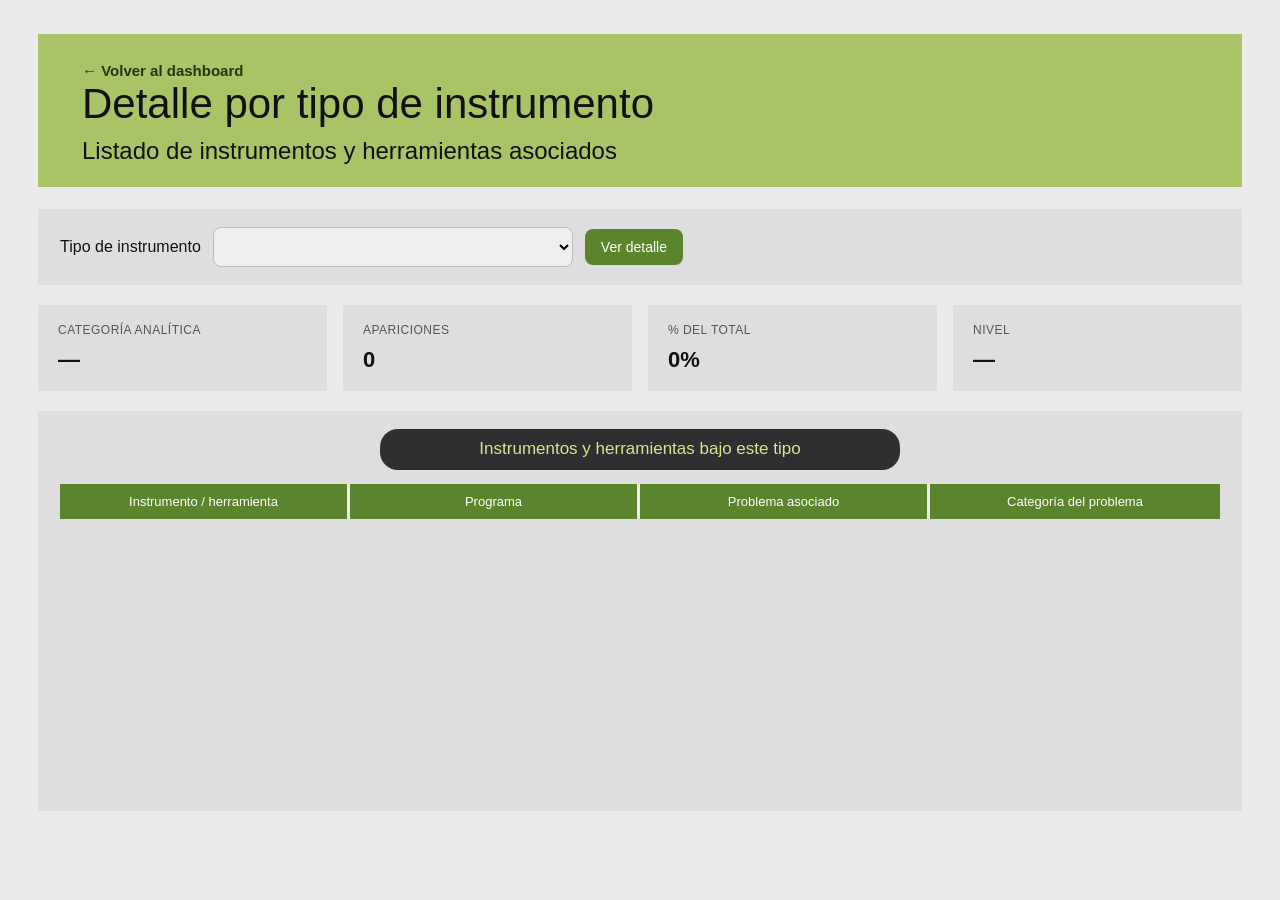
==== instrumento.html @ ed7e5805 "Segunda versión" ====
<!DOCTYPE html>
<html lang="es">
<head>
  <meta charset="UTF-8" />
  <meta name="viewport" content="width=device-width, initial-scale=1.0" />
  <title>Detalle por tipo de instrumento</title>
  <link rel="stylesheet" href="styles.css" />
</head>
<body>
  <div class="page-shell secondary-shell">
    <header class="hero-header secondary-header">
      <div><a href="index.html" class="back-link">← Volver al dashboard</a><h1 id="detailTitle">Detalle por tipo de instrumento</h1><p id="detailSubtitle">Listado de instrumentos y herramientas asociados</p></div>
    </header>
    <section class="filter-bar"><label for="typeSelect">Tipo de instrumento</label><select id="typeSelect"></select><button id="goType" class="primary-button">Ver detalle</button></section>
    <section class="detail-summary-grid">
      <div class="mini-card"><span class="mini-label">Categoría analítica</span><strong id="detailCategory">—</strong></div>
      <div class="mini-card"><span class="mini-label">Apariciones</span><strong id="detailCount">0</strong></div>
      <div class="mini-card"><span class="mini-label">% del total</span><strong id="detailPct">0%</strong></div>
      <div class="mini-card"><span class="mini-label">Nivel</span><strong id="detailLevel">—</strong></div>
    </section>
    <section class="card detail-card">
      <div class="card-pill">Instrumentos y herramientas bajo este tipo</div>
      <div class="table-scroll"><table class="data-table detail-table" id="detailTable"><thead><tr><th>Instrumento / herramienta</th><th>Programa</th><th>Problema asociado</th><th>Categoría del problema</th></tr></thead><tbody></tbody></table></div>
    </section>
  </div>
  <script src="instrumento.js"></script>
</body>
</html>
---- styles.css ----
:root { --bg:#ebebeb; --card:#dedede; --header:#a8c466; --green:#5a852d; --green-mid:#8eac54; --green-light:#d7dd8f; --dark:#2f2f32; --text:#111; --white:#fff; }
*{box-sizing:border-box} body{margin:0;font-family:Arial,Helvetica,sans-serif;background:var(--bg);color:var(--text)} .page-shell{max-width:1560px;margin:0 auto;padding:34px 38px 40px}.hero-header{background:var(--header);padding:28px 44px 22px;margin-bottom:22px}.hero-header h1{margin:0;font-size:52px;font-weight:500;line-height:1.12}.hero-header p{margin:26px 0 0;font-size:30px}.dashboard-grid{display:grid;grid-template-columns:1.08fr 1.42fr .92fr;grid-template-rows:auto auto;gap:22px;align-items:stretch}.card{background:var(--card);padding:18px 22px 22px;position:relative;min-height:290px}.quality-card{grid-row:1/span 2}.card-pill{width:min(78%,520px);margin:0 auto 14px;background:var(--dark);color:#dfe18f;text-align:center;border-radius:18px;padding:10px 18px;font-size:17px;line-height:1.2;font-weight:500}.chart-wrap{position:relative;height:260px}.tall-chart{height:280px}.card-note{margin:8px 0 0;font-size:13px;font-style:italic;color:#333}.table-scroll{overflow-x:auto}.data-table{width:100%;border-collapse:separate;border-spacing:0;table-layout:fixed;font-size:14px}.data-table th{background:var(--green);color:var(--white);padding:10px 9px;border-right:3px solid var(--bg);text-align:center;font-size:14px;font-weight:500}.data-table th:last-child{border-right:none}.data-table td{background:#efefef;padding:10px 9px;border-top:3px solid var(--bg);border-right:3px solid var(--bg);vertical-align:top}.data-table td:last-child{border-right:none}.compact-table td,.compact-table th{font-size:13px}.badge-label{width:58%;margin:18px auto 14px;background:#d8dc8b;border-radius:12px;padding:10px 14px;text-align:center;font-size:18px;font-weight:600}.second-badge{margin-top:18px;width:74%}.gauge-wrapper{display:flex;justify-content:center;align-items:center;margin-top:4px}.semi-gauge{--pct:0;width:300px;height:150px;border-radius:300px 300px 0 0;background:conic-gradient(from 180deg,var(--green) calc(var(--pct)*1.8deg),#b6cf6e 0deg 180deg,transparent 180deg 360deg);position:relative;overflow:hidden}.semi-gauge::after{content:"";position:absolute;inset:28px 28px 0 28px;background:var(--card);border-radius:260px 260px 0 0}.gauge-value{position:absolute;left:50%;bottom:28px;transform:translateX(-50%);z-index:2;font-size:46px;font-weight:700}.quality-metric-line{display:flex;align-items:baseline;justify-content:center;gap:12px;margin:10px 0 14px;flex-wrap:wrap}.metric-strong{font-size:30px;font-weight:700;color:var(--green)}.metric-sub{font-size:13px;color:#444}.factor-table td:nth-child(2),.factor-table th:nth-child(2){text-align:center}.priority-card table td:nth-child(2){font-size:13px}.instruments-card .chart-wrap{height:250px}.instrument-footer{display:flex;justify-content:space-between;align-items:center;gap:12px;margin-top:8px;flex-wrap:wrap}.link-button,.primary-button{background:none;border:none;color:#314f14;font-style:italic;cursor:pointer;padding:0;font-size:14px}.primary-button{background:var(--green);color:#fff;font-style:normal;padding:10px 16px;border-radius:8px}.legend-text{font-size:13px;color:#444}.secondary-shell{max-width:1480px}.secondary-header h1{font-size:42px}.secondary-header p{font-size:24px;margin-top:10px}.back-link{color:#1e3810;text-decoration:none;font-size:15px;font-weight:700}.filter-bar{background:var(--card);padding:18px 22px;display:flex;align-items:center;gap:12px;margin-bottom:20px;flex-wrap:wrap}.filter-bar select{min-width:360px;max-width:100%;padding:10px 12px;border:1px solid #bdbdbd;border-radius:8px;font-size:14px}.detail-summary-grid{display:grid;grid-template-columns:repeat(4,1fr);gap:16px;margin-bottom:20px}.mini-card{background:var(--card);padding:18px 20px}.mini-label{display:block;font-size:12px;color:#555;margin-bottom:10px;text-transform:uppercase;letter-spacing:.04em}.mini-card strong{font-size:22px;line-height:1.2}.detail-card{min-height:400px}.detail-table td,.detail-table th{font-size:13px}.status-chip{display:inline-block;border-radius:999px;background:#e7eed0;color:#26410f;padding:5px 10px;font-size:12px;font-weight:700}.type-link{color:#19360d;text-decoration:none;font-weight:700}@media(max-width:1180px){.dashboard-grid{grid-template-columns:1fr;grid-template-rows:auto}.quality-card{grid-row:auto}.hero-header h1{font-size:40px}.hero-header p{font-size:24px}.detail-summary-grid{grid-template-columns:1fr 1fr}}@media(max-width:760px){.page-shell{padding:18px}.hero-header{padding:22px}.hero-header h1{font-size:28px}.hero-header p{font-size:18px;margin-top:14px}.detail-summary-grid{grid-template-columns:1fr}.filter-bar select{min-width:100%}.badge-label{width:100%}}
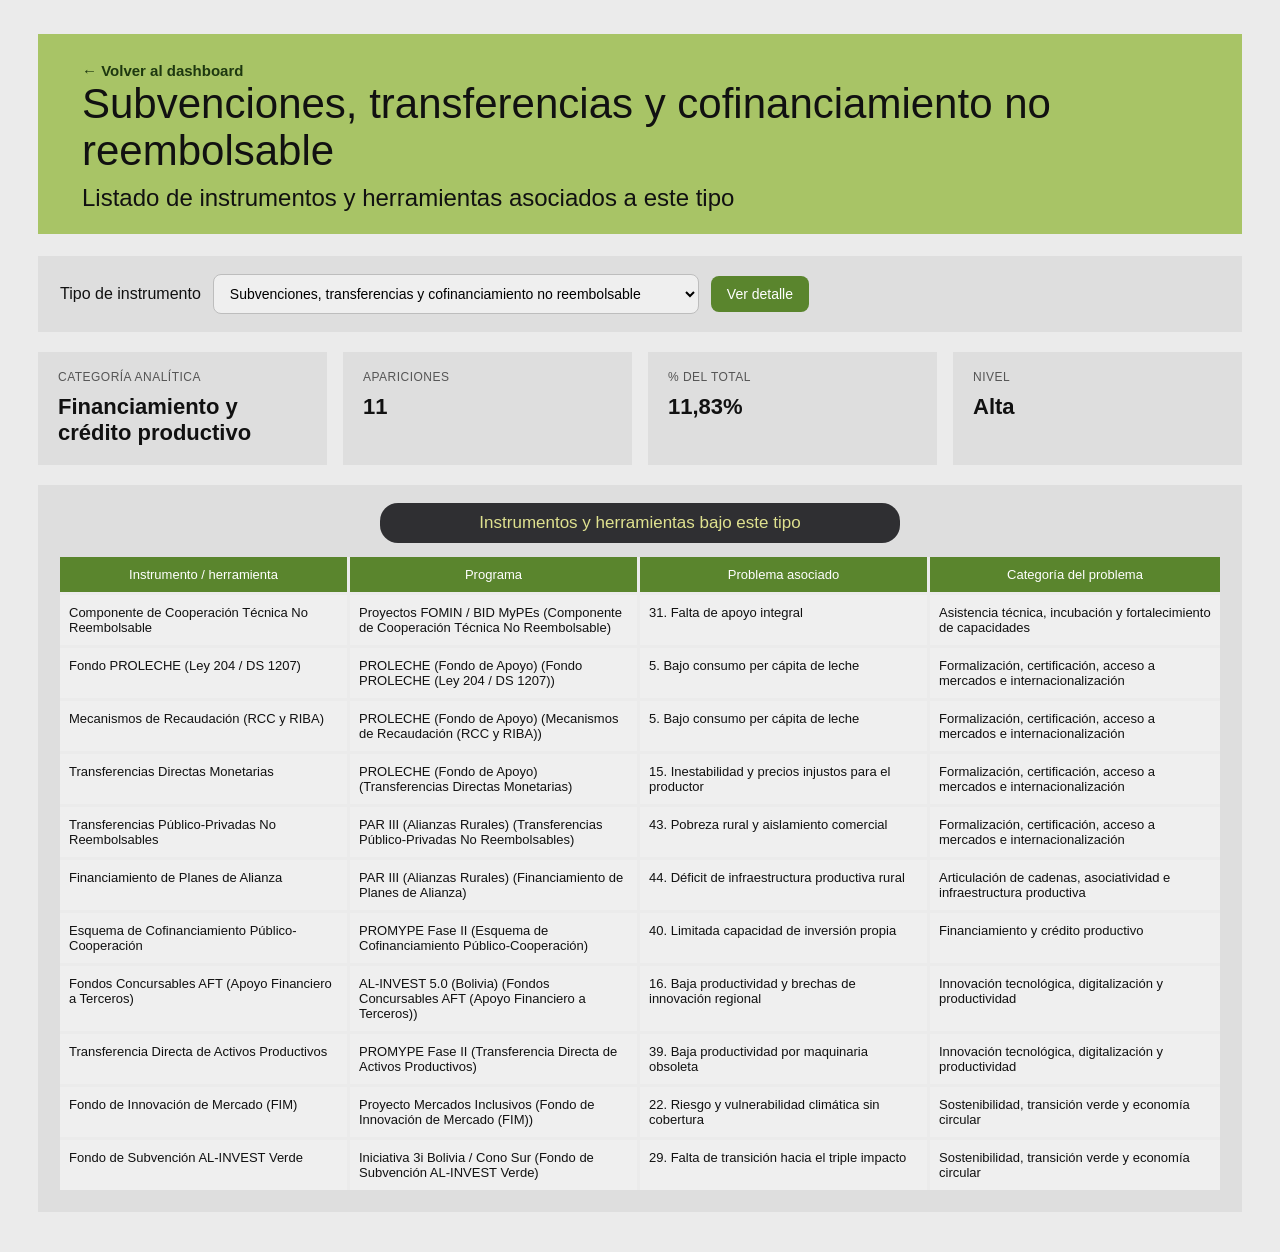
==== commit 6f2759b6: "3ra versión" ====
--- a/instrumento.html
+++ b/instrumento.html
@@ -23,6 +23,7 @@
       <div class="table-scroll"><table class="data-table detail-table" id="detailTable"><thead><tr><th>Instrumento / herramienta</th><th>Programa</th><th>Problema asociado</th><th>Categoría del problema</th></tr></thead><tbody></tbody></table></div>
     </section>
   </div>
+  <script src="data.js"></script>
   <script src="instrumento.js"></script>
 </body>
 </html>
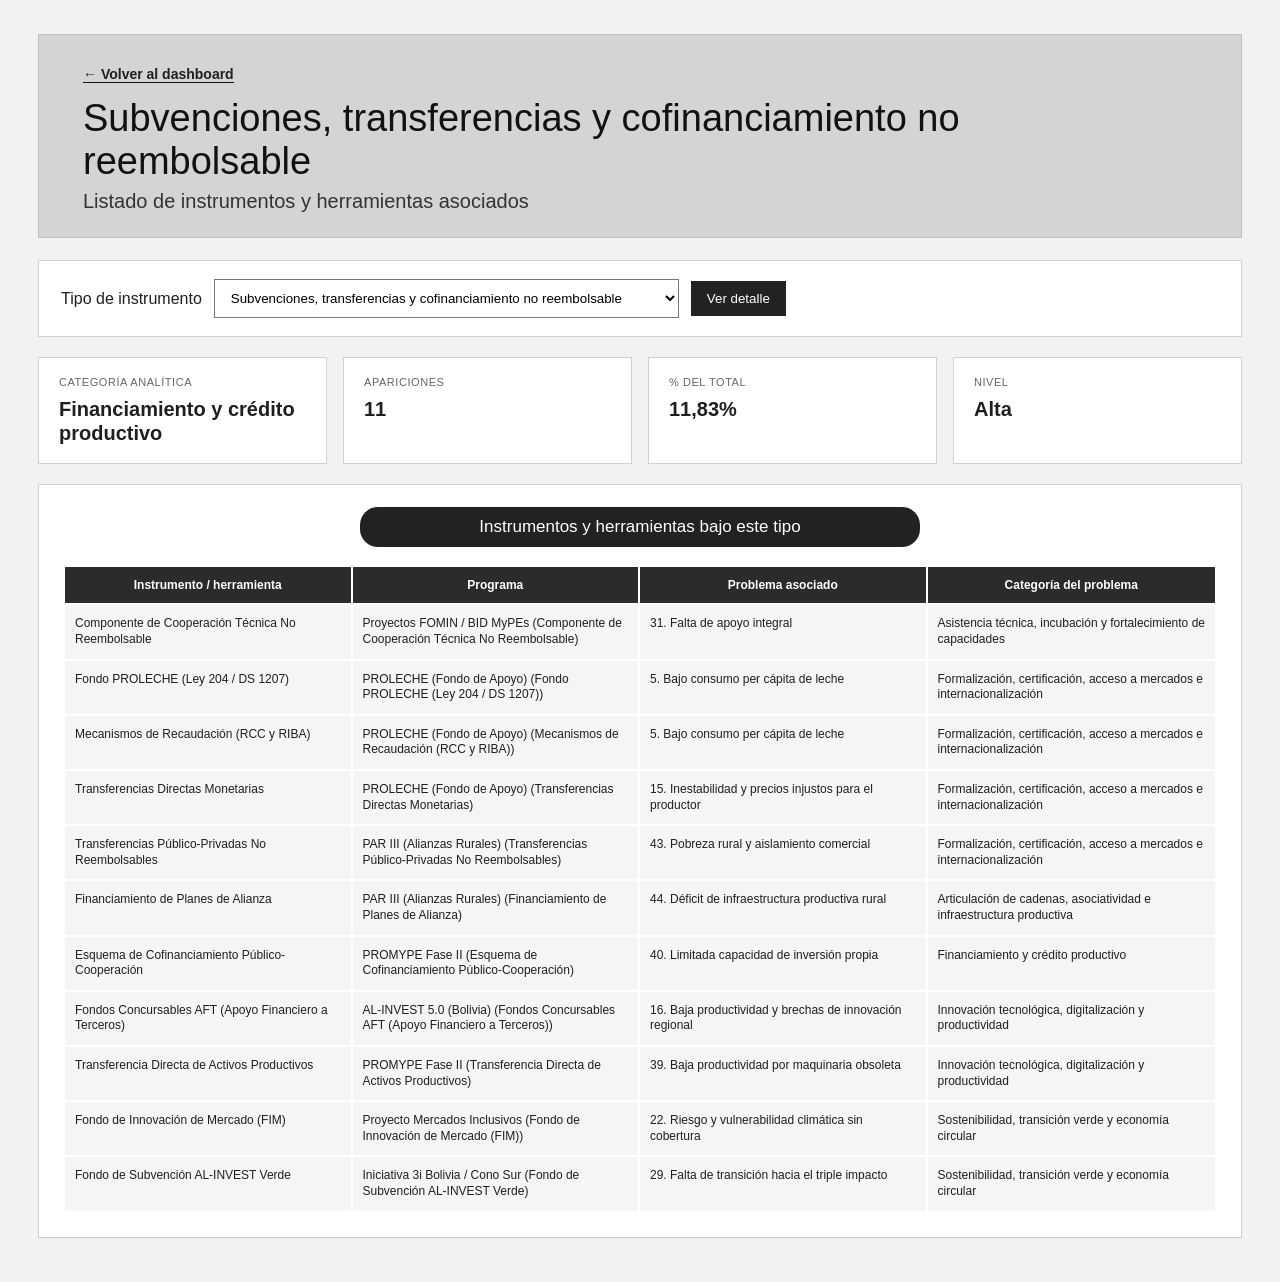
==== commit 3ed5ce4e: "Repositorio 1" ====
--- a/instrumento.html
+++ b/instrumento.html
@@ -9,7 +9,9 @@
 <body>
   <div class="page-shell secondary-shell">
     <header class="hero-header secondary-header">
-      <div><a href="index.html" class="back-link">← Volver al dashboard</a><h1 id="detailTitle">Detalle por tipo de instrumento</h1><p id="detailSubtitle">Listado de instrumentos y herramientas asociados</p></div>
+      <a href="index.html" class="back-link">← Volver al dashboard</a>
+      <h1 id="detailTitle">Detalle por tipo de instrumento</h1>
+      <p id="detailSubtitle">Listado de instrumentos y herramientas asociados</p>
     </header>
     <section class="filter-bar"><label for="typeSelect">Tipo de instrumento</label><select id="typeSelect"></select><button id="goType" class="primary-button">Ver detalle</button></section>
     <section class="detail-summary-grid">
@@ -18,10 +20,7 @@
       <div class="mini-card"><span class="mini-label">% del total</span><strong id="detailPct">0%</strong></div>
       <div class="mini-card"><span class="mini-label">Nivel</span><strong id="detailLevel">—</strong></div>
     </section>
-    <section class="card detail-card">
-      <div class="card-pill">Instrumentos y herramientas bajo este tipo</div>
-      <div class="table-scroll"><table class="data-table detail-table" id="detailTable"><thead><tr><th>Instrumento / herramienta</th><th>Programa</th><th>Problema asociado</th><th>Categoría del problema</th></tr></thead><tbody></tbody></table></div>
-    </section>
+    <section class="card detail-card"><div class="card-pill">Instrumentos y herramientas bajo este tipo</div><div class="table-scroll"><table class="data-table detail-table"><thead><tr><th>Instrumento / herramienta</th><th>Programa</th><th>Problema asociado</th><th>Categoría del problema</th></tr></thead><tbody id="detailBody"></tbody></table></div></section>
   </div>
   <script src="data.js"></script>
   <script src="instrumento.js"></script>
--- a/styles.css
+++ b/styles.css
@@ -1,3 +1,24 @@
 
-:root { --bg:#ebebeb; --card:#dedede; --header:#a8c466; --green:#5a852d; --green-mid:#8eac54; --green-light:#d7dd8f; --dark:#2f2f32; --text:#111; --white:#fff; }
-*{box-sizing:border-box} body{margin:0;font-family:Arial,Helvetica,sans-serif;background:var(--bg);color:var(--text)} .page-shell{max-width:1560px;margin:0 auto;padding:34px 38px 40px}.hero-header{background:var(--header);padding:28px 44px 22px;margin-bottom:22px}.hero-header h1{margin:0;font-size:52px;font-weight:500;line-height:1.12}.hero-header p{margin:26px 0 0;font-size:30px}.dashboard-grid{display:grid;grid-template-columns:1.08fr 1.42fr .92fr;grid-template-rows:auto auto;gap:22px;align-items:stretch}.card{background:var(--card);padding:18px 22px 22px;position:relative;min-height:290px}.quality-card{grid-row:1/span 2}.card-pill{width:min(78%,520px);margin:0 auto 14px;background:var(--dark);color:#dfe18f;text-align:center;border-radius:18px;padding:10px 18px;font-size:17px;line-height:1.2;font-weight:500}.chart-wrap{position:relative;height:260px}.tall-chart{height:280px}.card-note{margin:8px 0 0;font-size:13px;font-style:italic;color:#333}.table-scroll{overflow-x:auto}.data-table{width:100%;border-collapse:separate;border-spacing:0;table-layout:fixed;font-size:14px}.data-table th{background:var(--green);color:var(--white);padding:10px 9px;border-right:3px solid var(--bg);text-align:center;font-size:14px;font-weight:500}.data-table th:last-child{border-right:none}.data-table td{background:#efefef;padding:10px 9px;border-top:3px solid var(--bg);border-right:3px solid var(--bg);vertical-align:top}.data-table td:last-child{border-right:none}.compact-table td,.compact-table th{font-size:13px}.badge-label{width:58%;margin:18px auto 14px;background:#d8dc8b;border-radius:12px;padding:10px 14px;text-align:center;font-size:18px;font-weight:600}.second-badge{margin-top:18px;width:74%}.gauge-wrapper{display:flex;justify-content:center;align-items:center;margin-top:4px}.semi-gauge{--pct:0;width:300px;height:150px;border-radius:300px 300px 0 0;background:conic-gradient(from 180deg,var(--green) calc(var(--pct)*1.8deg),#b6cf6e 0deg 180deg,transparent 180deg 360deg);position:relative;overflow:hidden}.semi-gauge::after{content:"";position:absolute;inset:28px 28px 0 28px;background:var(--card);border-radius:260px 260px 0 0}.gauge-value{position:absolute;left:50%;bottom:28px;transform:translateX(-50%);z-index:2;font-size:46px;font-weight:700}.quality-metric-line{display:flex;align-items:baseline;justify-content:center;gap:12px;margin:10px 0 14px;flex-wrap:wrap}.metric-strong{font-size:30px;font-weight:700;color:var(--green)}.metric-sub{font-size:13px;color:#444}.factor-table td:nth-child(2),.factor-table th:nth-child(2){text-align:center}.priority-card table td:nth-child(2){font-size:13px}.instruments-card .chart-wrap{height:250px}.instrument-footer{display:flex;justify-content:space-between;align-items:center;gap:12px;margin-top:8px;flex-wrap:wrap}.link-button,.primary-button{background:none;border:none;color:#314f14;font-style:italic;cursor:pointer;padding:0;font-size:14px}.primary-button{background:var(--green);color:#fff;font-style:normal;padding:10px 16px;border-radius:8px}.legend-text{font-size:13px;color:#444}.secondary-shell{max-width:1480px}.secondary-header h1{font-size:42px}.secondary-header p{font-size:24px;margin-top:10px}.back-link{color:#1e3810;text-decoration:none;font-size:15px;font-weight:700}.filter-bar{background:var(--card);padding:18px 22px;display:flex;align-items:center;gap:12px;margin-bottom:20px;flex-wrap:wrap}.filter-bar select{min-width:360px;max-width:100%;padding:10px 12px;border:1px solid #bdbdbd;border-radius:8px;font-size:14px}.detail-summary-grid{display:grid;grid-template-columns:repeat(4,1fr);gap:16px;margin-bottom:20px}.mini-card{background:var(--card);padding:18px 20px}.mini-label{display:block;font-size:12px;color:#555;margin-bottom:10px;text-transform:uppercase;letter-spacing:.04em}.mini-card strong{font-size:22px;line-height:1.2}.detail-card{min-height:400px}.detail-table td,.detail-table th{font-size:13px}.status-chip{display:inline-block;border-radius:999px;background:#e7eed0;color:#26410f;padding:5px 10px;font-size:12px;font-weight:700}.type-link{color:#19360d;text-decoration:none;font-weight:700}@media(max-width:1180px){.dashboard-grid{grid-template-columns:1fr;grid-template-rows:auto}.quality-card{grid-row:auto}.hero-header h1{font-size:40px}.hero-header p{font-size:24px}.detail-summary-grid{grid-template-columns:1fr 1fr}}@media(max-width:760px){.page-shell{padding:18px}.hero-header{padding:22px}.hero-header h1{font-size:28px}.hero-header p{font-size:18px;margin-top:14px}.detail-summary-grid{grid-template-columns:1fr}.filter-bar select{min-width:100%}.badge-label{width:100%}}
+:root{
+  --bg:#f2f2f2;--card:#ffffff;--panel:#e8e8e8;--line:#c9c9c9;--mid:#7b7b7b;--dark:#1f1f1f;--black:#000;--white:#fff;--soft:#f7f7f7;
+}
+*{box-sizing:border-box}html{scroll-behavior:smooth}body{margin:0;font-family:Arial,Helvetica,sans-serif;background:var(--bg);color:var(--dark)}
+a{color:inherit}.page-shell{max-width:1580px;margin:0 auto;padding:34px 38px 44px}.hero-header{background:#d4d4d4;padding:30px 44px 24px;margin-bottom:22px;border:1px solid #c2c2c2}.hero-header h1{margin:0;font-size:50px;font-weight:500;line-height:1.12;color:#111}.hero-header p{margin:22px 0 0;font-size:25px;color:#333}.dashboard-grid{display:grid;grid-template-columns:minmax(0,1fr) 355px;grid-template-areas:"evolution quality" "recurrence quality" "priority quality" "instruments quality";gap:22px;align-items:stretch}.evolution-card{grid-area:evolution}.recurrence-card{grid-area:recurrence}.priority-card{grid-area:priority}.instruments-card{grid-area:instruments}.quality-card{grid-area:quality}.card{background:var(--card);border:1px solid #d0d0d0;padding:22px 26px 26px;min-height:250px;box-shadow:0 1px 2px rgba(0,0,0,.03)}.card-pill{width:min(72%,560px);margin:0 auto 20px;background:#222;color:#fff;text-align:center;border-radius:18px;padding:10px 18px;font-size:17px;line-height:1.2;font-weight:500}.card-note{margin:12px 0 0;font-size:13px;color:#4b4b4b;line-height:1.4}.table-scroll{overflow-x:auto}.data-table{width:100%;border-collapse:separate;border-spacing:0;table-layout:fixed;font-size:14px}.data-table th{background:#2b2b2b;color:#fff;padding:11px 10px;border-right:2px solid #fff;text-align:center;font-weight:600}.data-table td{background:#f5f5f5;padding:11px 10px;border-top:2px solid #fff;border-right:2px solid #fff;vertical-align:top;line-height:1.3}.data-table th:last-child,.data-table td:last-child{border-right:none}.compact-table td,.compact-table th{font-size:13px}.numeric-cell{text-align:center}.count-link{display:inline-flex;align-items:center;justify-content:center;min-width:36px;height:30px;padding:0 9px;background:#262626;color:#fff;border-radius:999px;text-decoration:none;font-weight:700}.count-link:hover{background:#000}.type-link{font-weight:700;text-decoration:underline;text-underline-offset:2px}.status-chip{display:inline-block;padding:5px 9px;border:1px solid #333;border-radius:999px;background:#fff;font-weight:700}.error-banner{background:#efefef;color:#111;padding:12px 18px;border-bottom:2px solid #111}
+
+/* Timeline */
+.timeline-chart{width:100%;overflow-x:auto;padding:4px 0 8px}.timeline-axis,.timeline-row{display:grid;grid-template-columns:minmax(210px,30%) minmax(650px,1fr);column-gap:16px}.timeline-axis{margin-bottom:6px}.timeline-label-spacer{height:32px}.timeline-axis-track{position:relative;height:32px;border-bottom:1px solid #999}.timeline-axis-track span{position:absolute;bottom:5px;transform:translateX(-50%);font-size:11px;color:#444}.timeline-row{min-height:38px;align-items:center;border-top:1px solid #eee}.timeline-name{font-size:12px;font-weight:600;padding:7px 0;line-height:1.2}.timeline-track{position:relative;height:38px;background-image:linear-gradient(to right,#ececec 1px,transparent 1px);background-size:16.666% 100%}.timeline-bar{position:absolute;top:11px;height:14px;background:#3a3a3a;border-radius:7px;min-width:5px}.timeline-bar.ongoing{background:#111}.timeline-bar.approximate{background:#777}.timeline-start,.timeline-end{position:absolute;top:26px;transform:translateX(-50%);font-size:9px;color:#5a5a5a;white-space:nowrap}.timeline-end{transform:translateX(-100%)}
+
+/* Quality / gauge */
+.quality-card{display:flex;flex-direction:column;align-self:stretch}.badge-label{width:70%;margin:10px auto 14px;background:#e2e2e2;border:1px solid #bdbdbd;border-radius:11px;padding:10px 12px;text-align:center;font-size:17px;font-weight:700}.second-badge{margin-top:22px;width:82%}.gauge-wrapper{display:flex;justify-content:center}.confidence-gauge{width:285px;max-width:100%;height:auto}.gauge-track,.gauge-progress{fill:none;stroke-width:24;stroke-linecap:butt}.gauge-track{stroke:#d0d0d0}.gauge-progress{stroke:#111;stroke-dasharray:100;stroke-dashoffset:100;transition:stroke-dashoffset .6s ease}.gauge-text{font-size:34px;font-weight:700;fill:#111}.confidence-note{background:#f1f1f1;border-left:4px solid #222;padding:12px 13px;margin:8px 0 2px;font-size:12px;line-height:1.45}.quality-metric-line{text-align:center;margin:8px 0 14px}.metric-strong{display:block;font-size:31px;font-weight:700}.metric-sub{font-size:12px;color:#555}.factor-table{margin-top:6px}.factor-table td:nth-child(2),.factor-table th:nth-child(2){text-align:center}
+
+/* Instrument bars */
+.instrument-bars{display:flex;flex-direction:column;gap:10px}.bar-row{display:grid;grid-template-columns:minmax(250px,36%) 1fr 70px;gap:14px;align-items:center;text-decoration:none;padding:4px 0}.bar-label{font-size:12px;line-height:1.25}.bar-track{height:30px;background:#e3e3e3;position:relative;border:1px solid #d0d0d0}.bar-fill{height:100%;background:#3b3b3b;min-width:28px;display:flex;align-items:center;justify-content:flex-end;padding-right:8px;color:#fff;font-size:12px;font-weight:700}.bar-row:hover .bar-fill{background:#000}.bar-pct{text-align:right;font-size:12px;font-weight:700}.instrument-footer{display:flex;justify-content:space-between;align-items:center;gap:12px;margin-top:14px;flex-wrap:wrap}.link-button{background:none;border:0;border-bottom:1px solid #111;padding:3px 0;cursor:pointer;font-size:13px;font-weight:700;color:#111}.legend-text{font-size:12px;color:#555}
+
+/* Priority and recurrence widths */
+.recurrence-card .data-table th:first-child,.recurrence-card .data-table td:first-child{width:56%}.recurrence-card .data-table th:nth-child(2),.recurrence-card .data-table td:nth-child(2){width:13%}.recurrence-card .data-table th:nth-child(3),.recurrence-card .data-table td:nth-child(3){width:17%}.recurrence-card .data-table th:nth-child(4),.recurrence-card .data-table td:nth-child(4){width:14%}.priority-card .data-table th:nth-child(1),.priority-card .data-table td:nth-child(1){width:36%}.priority-card .data-table th:nth-child(2),.priority-card .data-table td:nth-child(2){width:49%}.priority-card .data-table th:nth-child(3),.priority-card .data-table td:nth-child(3){width:15%}
+
+/* Detail pages */
+.secondary-shell{max-width:1480px}.secondary-header h1{font-size:38px;margin-top:14px}.secondary-header p{font-size:20px;margin-top:8px}.back-link{font-size:14px;font-weight:700;text-decoration:none;border-bottom:1px solid #111}.filter-bar{background:#fff;border:1px solid #d0d0d0;padding:18px 22px;display:flex;align-items:center;gap:12px;margin-bottom:20px;flex-wrap:wrap}.filter-bar select{min-width:360px;max-width:100%;padding:10px 12px;border:1px solid #777;background:#fff}.primary-button{background:#222;color:#fff;border:0;padding:10px 16px;cursor:pointer}.detail-summary-grid{display:grid;grid-template-columns:repeat(4,1fr);gap:16px;margin-bottom:20px}.detail-summary-grid:has(.mini-card:nth-child(3):last-child){grid-template-columns:repeat(3,1fr)}.mini-card{background:#fff;border:1px solid #d0d0d0;padding:18px 20px}.mini-label{display:block;font-size:11px;color:#666;margin-bottom:9px;text-transform:uppercase;letter-spacing:.05em}.mini-card strong{font-size:20px;line-height:1.2}.detail-card{min-height:250px}.detail-table td,.detail-table th{font-size:12px}.tabs{display:flex;gap:10px;margin-bottom:14px}.tab-button{border:1px solid #222;background:#fff;padding:10px 16px;cursor:pointer;font-weight:700}.tab-button.active{background:#222;color:#fff}.problem-list{margin:0;padding-left:24px}.problem-list li{padding:10px 8px;border-bottom:1px solid #ddd;line-height:1.35}
+
+@media(max-width:1180px){.dashboard-grid{grid-template-columns:1fr;grid-template-areas:"evolution" "recurrence" "priority" "instruments" "quality"}.hero-header h1{font-size:40px}.hero-header p{font-size:22px}.detail-summary-grid{grid-template-columns:1fr 1fr}.timeline-axis,.timeline-row{grid-template-columns:220px minmax(650px,1fr)}}
+@media(max-width:760px){.page-shell{padding:16px}.hero-header{padding:22px}.hero-header h1{font-size:28px}.hero-header p{font-size:17px;margin-top:12px}.card{padding:18px 14px}.card-pill{width:100%;font-size:15px}.detail-summary-grid,.detail-summary-grid:has(.mini-card:nth-child(3):last-child){grid-template-columns:1fr}.filter-bar select{min-width:100%}.bar-row{grid-template-columns:1fr}.bar-pct{text-align:left}.timeline-axis,.timeline-row{grid-template-columns:180px minmax(600px,1fr)}}
